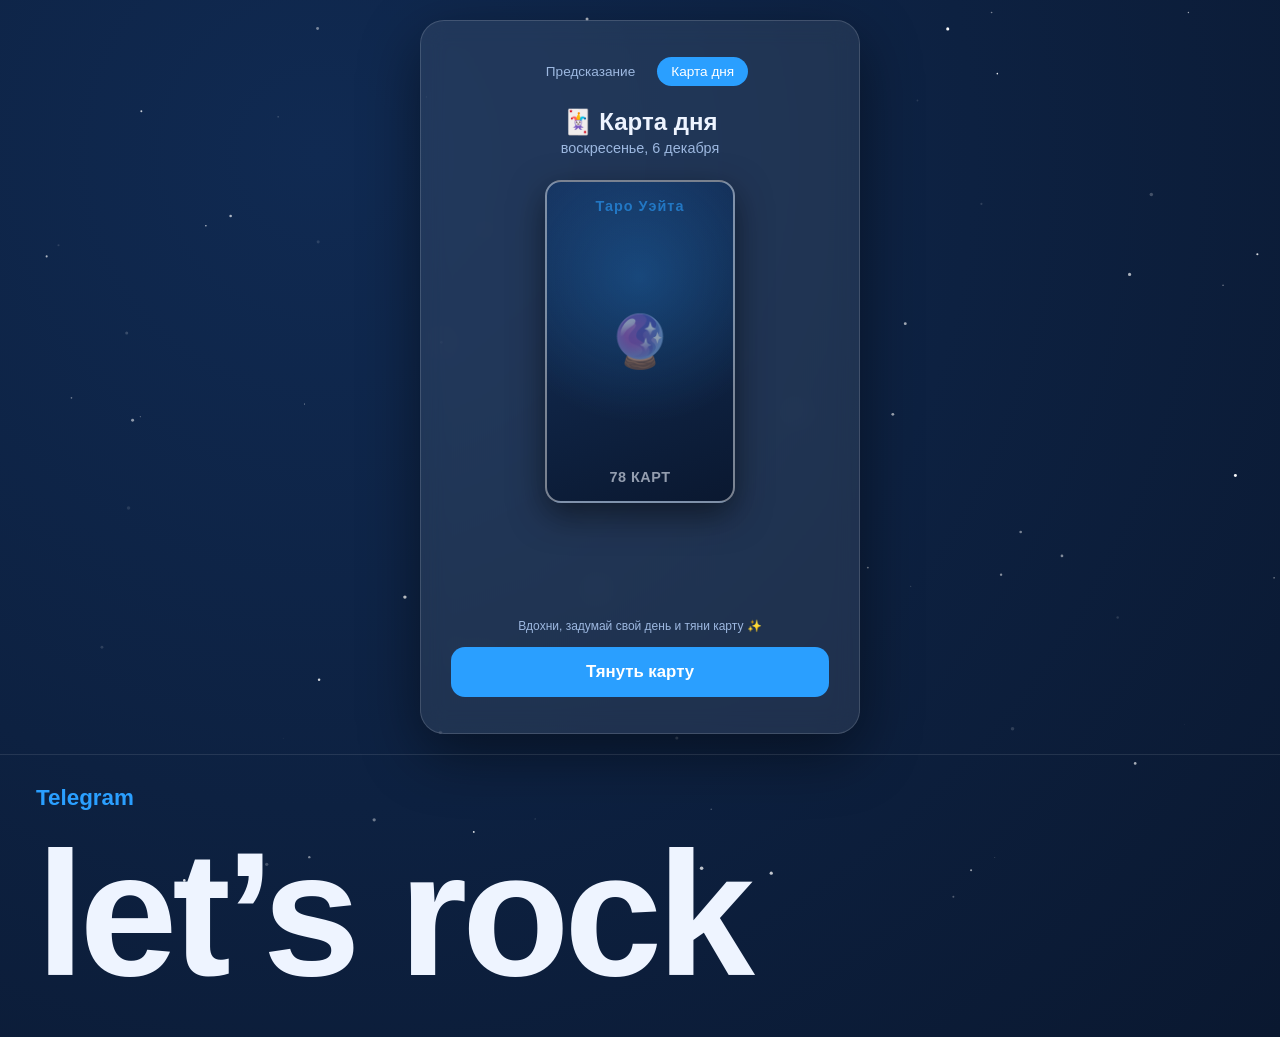
==== karta-dnya.html @ e95e2c9d "Add files via upload" ====
<!DOCTYPE html>
<html lang="ru">
<head>
<meta charset="UTF-8">
<meta name="viewport" content="width=device-width, initial-scale=1.0">
<meta name="description" content="Карта дня по Таро Уэйта: полная колода из 78 карт. Вытяни аркан и получи толкование на день — совет, настроение и фокус дня.">
<title>Карта дня — Таро Уэйта</title>
<link rel="icon" type="image/svg+xml" href="[data-uri]">
<style>
  :root {
    --accent: #2A9FFF;
    --bg1: #0a1830;
    --bg2: #102a52;
    --card: rgba(255, 255, 255, 0.08);
    --text: #eef4ff;
    --muted: #9db8e0;
  }
  * { box-sizing: border-box; margin: 0; padding: 0; }
  body {
    font-family: -apple-system, "Segoe UI", Roboto, sans-serif;
    min-height: 100vh;
    display: flex;
    flex-direction: column;
    color: var(--text);
    background: radial-gradient(circle at 25% 15%, var(--bg2), var(--bg1));
    overflow-x: hidden;
  }
  .stars { position: fixed; inset: 0; pointer-events: none; z-index: 0; }
  .content {
    flex: 1;
    position: relative; z-index: 1;
    display: flex; align-items: center; justify-content: center;
    width: 100%; padding: 20px;
  }
  .card {
    width: 100%; max-width: 440px;
    background: var(--card);
    backdrop-filter: blur(12px);
    border: 1px solid rgba(255,255,255,0.15);
    border-radius: 24px;
    padding: 36px 30px;
    text-align: center;
    box-shadow: 0 20px 60px rgba(0,0,0,0.45);
  }
  h1 { font-size: 1.5rem; margin-bottom: 4px; }
  .date { color: var(--muted); font-size: 0.9rem; margin-bottom: 24px; }

  /* Сцена карты (для искр вокруг) */
  .stage { position: relative; width: 190px; margin: 0 auto 22px; }

  /* Карта Таро */
  .tarot {
    width: 100%;
    aspect-ratio: 10 / 17;
    border-radius: 16px;
    border: 2px solid rgba(255,255,255,0.45);
    background:
      radial-gradient(circle at 50% 30%, rgba(42,159,255,0.25), transparent 60%),
      linear-gradient(160deg, #16335f, #0a1830);
    display: flex; flex-direction: column; align-items: center; justify-content: space-between;
    padding: 16px 12px;
    box-shadow: 0 12px 34px rgba(0,0,0,0.5);
  }
  .tarot.reveal { opacity: 0; transform: rotateY(90deg); transition: opacity 0.45s, transform 0.45s; }
  .tarot.reveal.show { opacity: 1; transform: rotateY(0); }
  .tarot .num { font-size: 0.9rem; color: var(--accent); font-weight: 800; letter-spacing: 1px; }
  .tarot .symbol { font-size: 4rem; line-height: 1; }
  .tarot .cname { font-size: 0.9rem; font-weight: 700; text-transform: uppercase; letter-spacing: 0.5px; }
  .tarot.placeholder .symbol { font-size: 3.2rem; opacity: 0.5; }
  .tarot.placeholder .num, .tarot.placeholder .cname { opacity: 0.6; }

  /* Магия: перемешивание (рубашка дрожит и светится) */
  .tarot.shuffling { animation: wiggle 0.22s ease-in-out infinite, glow 0.85s ease-in-out infinite; }
  @keyframes wiggle { 0%,100% { transform: rotate(-2.5deg) scale(1.02); } 50% { transform: rotate(2.5deg) scale(1.02); } }
  @keyframes glow {
    0%,100% { box-shadow: 0 12px 34px rgba(0,0,0,0.5), 0 0 0 rgba(42,159,255,0); }
    50%     { box-shadow: 0 12px 40px rgba(0,0,0,0.5), 0 0 34px 6px rgba(42,159,255,0.75); }
  }
  .back {
    width: 100%; height: 100%; border-radius: 11px;
    display: flex; align-items: center; justify-content: center;
    background: repeating-linear-gradient(45deg, #16335f 0 9px, #1d4378 9px 18px);
    border: 1px solid rgba(255,255,255,0.2);
  }
  .back-glyph { font-size: 2.8rem; color: var(--accent); animation: spin 1s linear infinite; }
  @keyframes spin { to { transform: rotate(360deg); } }

  /* Искорки */
  .spark { position: absolute; left: 50%; top: 45%; font-size: 1.1rem; pointer-events: none; opacity: 0; }
  .spark.go { animation: sparkfly 1s ease-out forwards; }
  @keyframes sparkfly {
    0%   { opacity: 0; transform: translate(-50%,-50%) scale(0.3); }
    25%  { opacity: 1; }
    100% { opacity: 0; transform: translate(calc(-50% + var(--dx)), calc(-50% + var(--dy))) scale(1.3); }
  }

  .meaning {
    font-size: 1.05rem; line-height: 1.55; color: var(--text);
    min-height: 70px; margin-bottom: 24px;
    opacity: 0; transition: opacity 0.45s;
  }
  .meaning.show { opacity: 1; }

  button {
    width: 100%; padding: 15px; border: none; border-radius: 14px;
    background: var(--accent); color: #fff; font-size: 1.05rem; font-weight: 700;
    cursor: pointer; transition: transform 0.1s, filter 0.2s;
  }
  button:hover { filter: brightness(1.08); }
  button:active { transform: scale(0.98); }
  button:disabled { opacity: 0.6; cursor: default; }
  .hint { color: var(--muted); font-size: 0.75rem; margin: 0 0 14px; }

  /* Меню навигации между страницами */
  .nav { display: flex; gap: 8px; justify-content: center; margin-bottom: 22px; flex-wrap: wrap; }
  .nav a {
    color: var(--muted); text-decoration: none; font-size: 0.85rem;
    padding: 7px 14px; border-radius: 999px; transition: background 0.2s, color 0.2s;
  }
  .nav a:hover { color: var(--text); }
  .nav a.active { background: var(--accent); color: #fff; }

  /* ===== ОБЩИЙ ПОДВАЛ (одинаковый на всех страницах) ===== */
  .site-footer {
    position: relative; z-index: 1;
    border-top: 1px solid rgba(255,255,255,0.1);
    padding: 30px 36px 44px;
  }
  .site-footer .tg {
    display: inline-block;
    color: var(--accent); text-decoration: none;
    font-size: 1.4rem; font-weight: 600;
    transition: filter 0.2s;
  }
  .site-footer .tg:hover { filter: brightness(1.2); text-decoration: underline; }
  .site-footer .rock {
    margin-top: 24px;
    font-size: clamp(3.5rem, 16vw, 11rem);
    font-weight: 800; color: var(--text);
    letter-spacing: -0.03em; line-height: 0.9;
  }
  /* ====================================================== */

  @media (prefers-reduced-motion: reduce) {
    *, *::before, *::after { animation: none !important; transition: none !important; }
  }
</style>
</head>
<body>
  <canvas class="stars" id="stars" aria-hidden="true"></canvas>

  <main class="content">
    <div class="card">
      <nav class="nav">
        <a href="index.html">Предсказание</a>
        <a href="karta-dnya.html" class="active">Карта дня</a>
      </nav>
      <h1>🃏 Карта дня</h1>
      <div class="date" id="date"></div>

      <div class="stage" id="stage">
        <div class="tarot placeholder" id="tarot">
          <div class="num">Таро Уэйта</div>
          <div class="symbol">🔮</div>
          <div class="cname">78 карт</div>
        </div>
      </div>

      <p class="meaning" id="meaning" aria-live="polite"></p>

      <div class="hint">Вдохни, задумай свой день и тяни карту ✨</div>
      <button type="button" id="go">Тянуть карту</button>
    </div>
  </main>

  <!-- ===== ОБЩИЙ ПОДВАЛ — копируй этот блок на каждую страницу ===== -->
  <footer class="site-footer">
    <a class="tg" href="https://t.me/sashaaaromanov" target="_blank" rel="noopener">Telegram</a>
    <div class="rock">let&rsquo;s rock</div>
  </footer>
  <!-- ============================================================ -->

<script>
(function () {
"use strict";

/* ===== СТАРШИЕ АРКАНЫ (22): [номер, название, символ, толкование на день] ===== */
const MAJORS = [
  ["0", "Шут", "🎒", "Сегодня день новых начинаний и лёгкости. Доверься потоку и не бойся шагнуть в неизвестность."],
  ["I", "Маг", "🪄", "У тебя есть все инструменты, чтобы воплотить задуманное. Действуй уверенно — сегодня твоя воля творит результат."],
  ["II", "Верховная Жрица", "🌙", "Прислушайся к интуиции и тишине внутри. Ответы придут через наблюдение, а не через спешку."],
  ["III", "Императрица", "🌷", "День изобилия, заботы и творчества. Позволь себе наслаждаться и создавать красоту."],
  ["IV", "Император", "👑", "Время структуры и порядка. Возьми ответственность — и дела пойдут по плану."],
  ["V", "Иерофант", "🗝️", "Сегодня помогут опыт наставников и проверенные пути. Учись у тех, кто прошёл раньше."],
  ["VI", "Влюблённые", "💞", "День выбора и гармонии в отношениях. Слушай сердце — решай в согласии с собой."],
  ["VII", "Колесница", "🏇", "Соберись и двигайся к цели. Победа за тем, кто держит фокус и контролирует направление."],
  ["VIII", "Сила", "🦁", "Истинная сила — в мягкости и терпении. Справишься спокойствием, а не напором."],
  ["IX", "Отшельник", "🕯️", "День уединения и поиска. Замедлись, побудь наедине с собой — там найдёшь ответ."],
  ["X", "Колесо Фортуны", "🎡", "Перемены уже в пути. Прими поворот судьбы с открытостью — он ведёт куда нужно."],
  ["XI", "Справедливость", "⚖️", "Сегодня важны честность и баланс. То, что отдаёшь, вернётся сполна."],
  ["XII", "Повешенный", "🙃", "Взгляни на ситуацию под новым углом. Пауза откроет неожиданное решение."],
  ["XIII", "Смерть", "🦋", "День завершения и трансформации. Отпусти отжившее — это освобождает место для нового."],
  ["XIV", "Умеренность", "🍷", "Ищи золотую середину. Спокойствие и баланс сегодня принесут больше, чем крайности."],
  ["XV", "Дьявол", "🔗", "Обрати внимание на то, что тебя сковывает — привычки, страхи. Осознание уже ослабляет цепи."],
  ["XVI", "Башня", "⚡", "Возможен внезапный слом старого. То, что рушится, мешало настоящему обновлению."],
  ["XVII", "Звезда", "⭐", "День надежды и вдохновения. Верь в лучшее — твои желания ближе, чем кажется."],
  ["XVIII", "Луна", "🌕", "Не всё ясно сразу. Доверяй ощущениям, но не спеши с выводами — туман рассеется."],
  ["XIX", "Солнце", "☀️", "Светлый и радостный день. Успех и тепло — позволь себе сиять и делиться этим."],
  ["XX", "Суд", "🎺", "Время переосмысления и второго шанса. Сегодня можно начать заново с чистого листа."],
  ["XXI", "Мир", "🌍", "День завершения цикла и гармонии. Ты на верном пути — почувствуй целостность."]
];

/* ===== МЛАДШИЕ АРКАНЫ (56): собираем из рангов и мастей ===== */
const RANKS = ["1","2","3","4","5","6","7","8","9","10","Паж","Рыцарь","Королева","Король"];

const SUITS = [
  { gen: "Жезлы", emoji: "🔥", means: [
    "Вспышка вдохновения! Родится новая идея — хватай искру и действуй, пока горит.",
    "День планов и выбора пути. Осмотрись и реши, куда направить энергию.",
    "Твои усилия начинают расширяться. Жди первых результатов и смотри вперёд.",
    "Повод для радости и тепла. Отметь достигнутое, побудь с близкими.",
    "Возможны мелкие стычки и соперничество. Это спарринг, а не война.",
    "День победы и признания. Тебя оценят по заслугам — прими похвалу.",
    "Придётся отстоять свою позицию. Стой на своём — преимущество у тебя.",
    "Всё ускоряется: новости, события, движение. Лови момент и действуй.",
    "Ты почти у цели, хоть и устал(а). Соберись на последний рывок.",
    "Ты взвалил(а) слишком много. Раздели ношу или отпусти лишнее.",
    "Загорись новым любопытством. Сегодня хорошо пробовать и дерзать.",
    "Энергия бьёт ключом — вперёд, к приключению! Только не руби сгоряча.",
    "Твоё обаяние сегодня магнетит людей. Сияй и веди за собой.",
    "Возьми роль лидера. Видение плюс смелость — и за тобой пойдут."
  ]},
  { gen: "Кубки", emoji: "💧", means: [
    "Сердце открывается навстречу новому. Впусти любовь, тепло, вдохновение.",
    "День близости и взаимности. Союз или примирение принесут радость.",
    "Время праздника в кругу своих. Раздели радость с друзьями.",
    "Лёгкая хандра. Оглянись — возможно, ты не замечаешь хорошее рядом.",
    "Не зацикливайся на потере. Часть чаш ещё полна — повернись к ней.",
    "День тёплых воспоминаний и доброты. Подари кому-то заботу.",
    "Перед тобой много заманчивых вариантов. Не витай в мечтах — выбери реальное.",
    "Пора уйти от того, что больше не наполняет. Ищи глубину, а не привычку.",
    "Карта исполнения желаний. Позволь себе удовольствие и благодарность.",
    "Эмоциональная гармония и тепло дома. Цени тех, кто рядом.",
    "Прислушайся к чувствам — придёт нежная весточка или идея.",
    "Следуй за сердцем. День романтики, красивых жестов и вдохновения.",
    "Будь чутким(ой) к себе и другим. Твоя забота сегодня лечит.",
    "Сохраняй эмоциональное равновесие. Спокойствие и дипломатия решат всё."
  ]},
  { gen: "Мечи", emoji: "⚔️", means: [
    "Ясность как удар клинка. Сегодня придёт прорыв, правда или верное решение.",
    "Ты застрял(а) в выборе. Посмотри на факты и реши.",
    "Возможна грусть или горькая правда. Проживи её — после станет легче.",
    "День отдыха и восстановления. Остановись, выдохни, наберись сил.",
    "Берегись конфликтов, где победа дороже отношений. Иногда уступить — мудрее.",
    "Ты движешься от бури к спокойствию. Перемены ведут к лучшему.",
    "Действуй с умом и осторожностью. Стратегия важнее силы.",
    "Ощущение ловушки чаще в голове, чем вокруг. Сделай шаг — путь свободен.",
    "Тревога раздувает страхи. Многое из того, что мучает ночью, не сбудется.",
    "Тяжёлый финал — но это дно, от которого отталкиваются. Впереди рассвет.",
    "Будь любопытен(на) и внимателен(на). Свежий взгляд раскроет важное.",
    "Напор зашкаливает. Мчись к цели, но думай на ходу.",
    "Суди трезво и честно. Ясный ум сегодня — твой главный союзник.",
    "Опирайся на логику и истину. Принимай решения по справедливости."
  ]},
  { gen: "Пентакли", emoji: "🪙", means: [
    "Новая возможность — деньги, работа, проект. Зерно посеяно, дай ему прорасти.",
    "Жонглируешь делами? Сохраняй баланс и гибкость, всё успеется.",
    "День командной работы и мастерства. Вместе вы сделаете больше.",
    "Стабильность важна, но не вцепляйся слишком крепко. Деньги любят движение.",
    "Если трудно — помощь ближе, чем кажется. Не стесняйся попросить.",
    "День щедрости и обмена. Дай или прими помощь — баланс восстановится.",
    "Прояви терпение. Посеянное растёт — оцени плоды, не торопя время.",
    "Усердие и оттачивание навыка. Маленькие шаги ведут к мастерству.",
    "Заслуженное изобилие и самодостаточность. Наслаждайся плодами труда.",
    "Достаток, надёжность, семья. Прочный фундамент даёт чувство опоры.",
    "Загорись новой целью и учись. День хорош для старта дела или знаний.",
    "Надёжность и рутина сегодня в цене. Двигайся шаг за шагом — дойдёшь.",
    "Сочетай заботу и практичность. Уют и дела прекрасно совмещаются.",
    "День деловой хватки и стабильности. Управляй ресурсами уверенно."
  ]}
];

// Собираем полную колоду из 78 карт
const DECK = MAJORS.slice();
for (const suit of SUITS) {
  for (let r = 0; r < RANKS.length; r++) {
    DECK.push([RANKS[r], suit.gen, suit.emoji, suit.means[r]]);
  }
}

let lastCard = -1;
function drawCard() {
  let i;
  do { i = Math.floor(Math.random() * DECK.length); }
  while (i === lastCard && DECK.length > 1);
  lastCard = i;
  return DECK[i];
}

const stage = document.getElementById("stage");
const tarot = document.getElementById("tarot");
const meaning = document.getElementById("meaning");
const go = document.getElementById("go");
const reduceMotion = matchMedia("(prefers-reduced-motion: reduce)").matches;
let busy = false;

// Разлёт искорок вокруг карты
function spawnSparkles() {
  const emojis = ["✨","⭐","💫","🌟"];
  for (let n = 0; n < 14; n++) {
    const s = document.createElement("span");
    s.className = "spark";
    s.textContent = emojis[n % emojis.length];
    const angle = Math.random() * Math.PI * 2;
    const dist = 70 + Math.random() * 70;
    s.style.setProperty("--dx", Math.cos(angle) * dist + "px");
    s.style.setProperty("--dy", Math.sin(angle) * dist + "px");
    s.style.animationDelay = (Math.random() * 0.3) + "s";
    stage.appendChild(s);
    requestAnimationFrame(() => s.classList.add("go"));
    setTimeout(() => s.remove(), 1400);
  }
}

function reveal() {
  if (busy) return;
  busy = true;
  go.disabled = true;

  // 1. Прячем прошлый результат
  meaning.classList.remove("show");
  tarot.classList.remove("placeholder", "reveal", "show");

  // 2. Магия: рубашка дрожит и светится + искры
  tarot.classList.add("shuffling");
  tarot.innerHTML = '<div class="back"><div class="back-glyph">✦</div></div>';
  spawnSparkles();

  const wait = reduceMotion ? 150 : 1100;

  // 3. Переворот и показ карты
  setTimeout(() => {
    const [num, name, symbol, text] = drawCard();
    tarot.classList.remove("shuffling");
    tarot.classList.add("reveal");
    tarot.innerHTML =
      '<div class="num">' + num + '</div>' +
      '<div class="symbol">' + symbol + '</div>' +
      '<div class="cname">' + name + '</div>';
    meaning.textContent = text;
    requestAnimationFrame(() => {
      tarot.classList.add("show");
      meaning.classList.add("show");
    });
    go.disabled = false;
    busy = false;
  }, wait);
}

// Дата (обновляется, если страница открыта со вчера)
function showDate() {
  document.getElementById("date").textContent =
    new Date().toLocaleDateString("ru-RU", { weekday: "long", day: "numeric", month: "long" });
}
showDate();
setInterval(showDate, 60 * 1000);

go.addEventListener("click", reveal);

// Звёздный фон
const cv = document.getElementById("stars");
const ctx = cv.getContext("2d");
const stars = Array.from({length: 80}, () => ({
  x: Math.random()*innerWidth, y: Math.random()*innerHeight,
  r: Math.random()*1.5+0.3, a: Math.random()
}));
let animId = null;

function paint(animate){
  ctx.clearRect(0,0,cv.width,cv.height);
  for (const s of stars){
    if (animate){
      s.a += (Math.random()-0.5)*0.05;
      s.a = Math.max(0.1, Math.min(1, s.a));
    }
    ctx.beginPath();
    ctx.arc(s.x, s.y, s.r, 0, Math.PI*2);
    ctx.fillStyle = "rgba(255,255,255," + s.a + ")";
    ctx.fill();
  }
}
function animateStars(){
  paint(true);
  animId = requestAnimationFrame(animateStars);
}
function resize(){
  cv.width = innerWidth; cv.height = innerHeight;
  if (reduceMotion) paint(false);
}

resize();
addEventListener("resize", resize);

if (reduceMotion) {
  paint(false);
} else {
  animateStars();
  document.addEventListener("visibilitychange", () => {
    if (document.hidden) cancelAnimationFrame(animId);
    else animateStars();
  });
}
})();
</script>
</body>
</html>
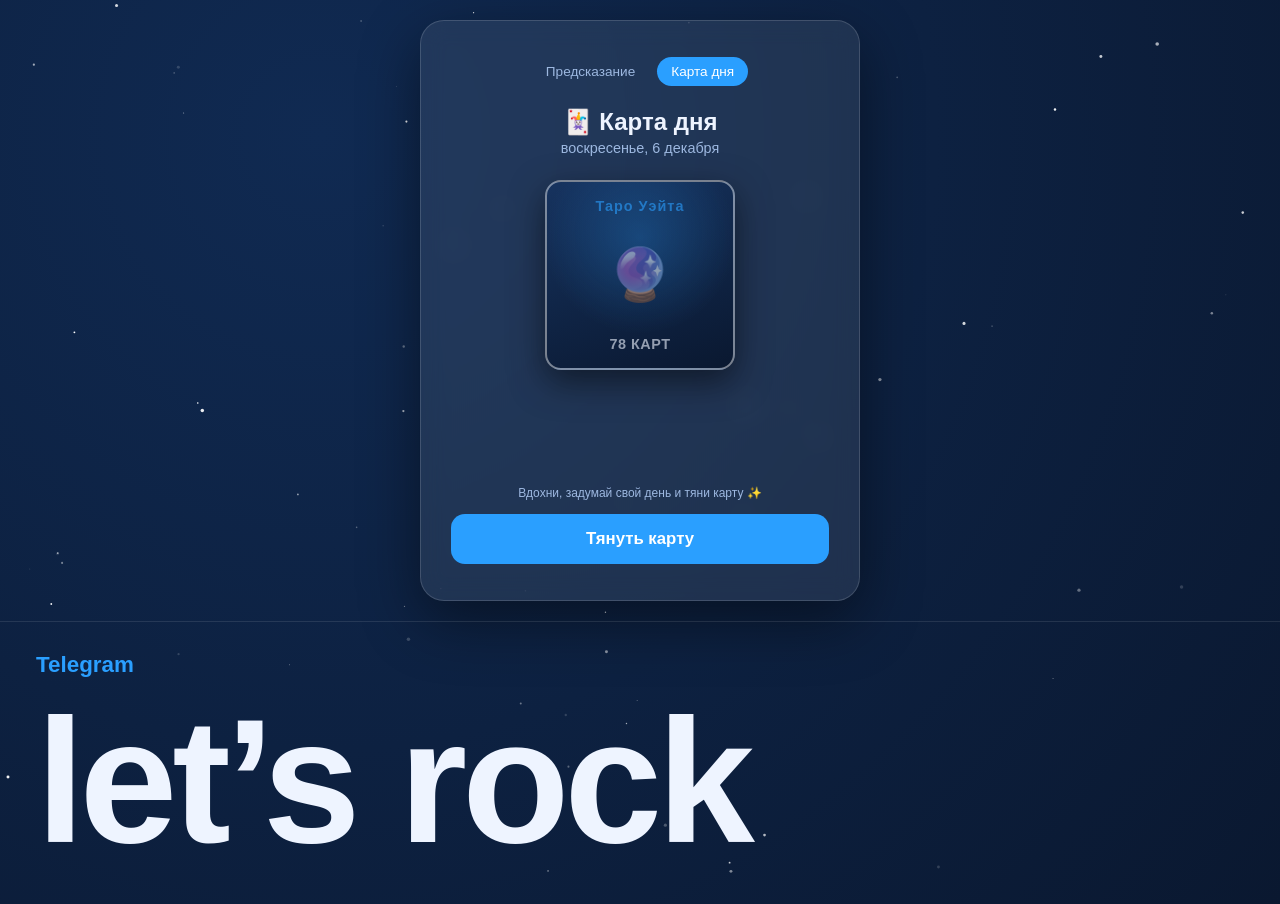
==== commit b9b51013: "Add files via upload" ====
--- a/karta-dnya.html
+++ b/karta-dnya.html
@@ -41,6 +41,8 @@
     padding: 36px 30px;
     text-align: center;
     box-shadow: 0 20px 60px rgba(0,0,0,0.45);
+    display: flex; flex-direction: column; justify-content: center;
+    min-height: 560px; /* одинаково на всех страницах — высота не «прыгает» */
   }
   h1 { font-size: 1.5rem; margin-bottom: 4px; }
   .date { color: var(--muted); font-size: 0.9rem; margin-bottom: 24px; }
@@ -51,7 +53,7 @@
   /* Карта Таро */
   .tarot {
     width: 100%;
-    aspect-ratio: 10 / 17;
+    aspect-ratio: 1 / 1;
     border-radius: 16px;
     border: 2px solid rgba(255,255,255,0.45);
     background:
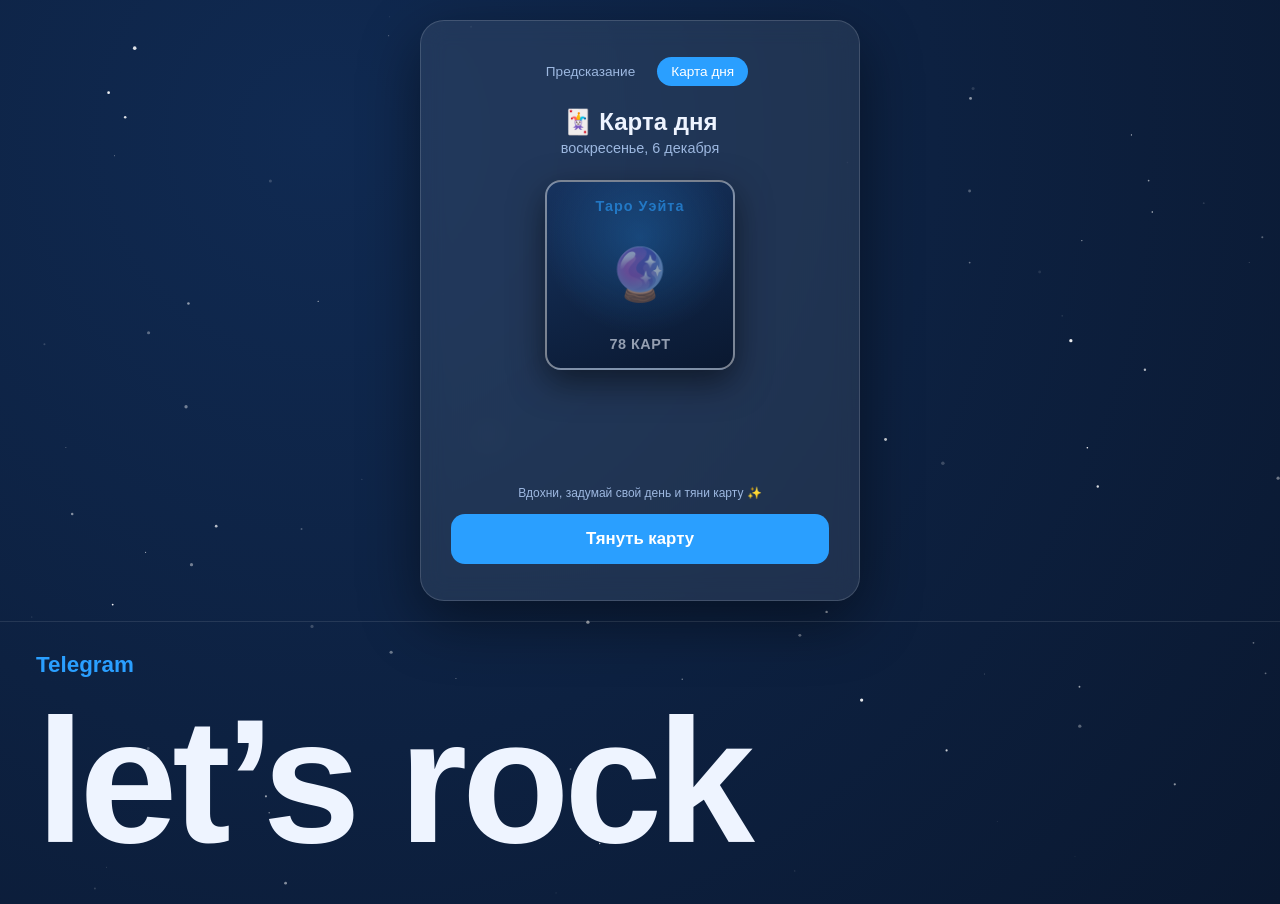
==== commit 7ef87f1e: "Add files via upload" ====
--- a/karta-dnya.html
+++ b/karta-dnya.html
@@ -6,51 +6,11 @@
 <meta name="description" content="Карта дня по Таро Уэйта: полная колода из 78 карт. Вытяни аркан и получи толкование на день — совет, настроение и фокус дня.">
 <title>Карта дня — Таро Уэйта</title>
 <link rel="icon" type="image/svg+xml" href="[data-uri]">
+<link rel="stylesheet" href="style.css">
 <style>
-  :root {
-    --accent: #2A9FFF;
-    --bg1: #0a1830;
-    --bg2: #102a52;
-    --card: rgba(255, 255, 255, 0.08);
-    --text: #eef4ff;
-    --muted: #9db8e0;
-  }
-  * { box-sizing: border-box; margin: 0; padding: 0; }
-  body {
-    font-family: -apple-system, "Segoe UI", Roboto, sans-serif;
-    min-height: 100vh;
-    display: flex;
-    flex-direction: column;
-    color: var(--text);
-    background: radial-gradient(circle at 25% 15%, var(--bg2), var(--bg1));
-    overflow-x: hidden;
-  }
-  .stars { position: fixed; inset: 0; pointer-events: none; z-index: 0; }
-  .content {
-    flex: 1;
-    position: relative; z-index: 1;
-    display: flex; align-items: center; justify-content: center;
-    width: 100%; padding: 20px;
-  }
-  .card {
-    width: 100%; max-width: 440px;
-    background: var(--card);
-    backdrop-filter: blur(12px);
-    border: 1px solid rgba(255,255,255,0.15);
-    border-radius: 24px;
-    padding: 36px 30px;
-    text-align: center;
-    box-shadow: 0 20px 60px rgba(0,0,0,0.45);
-    display: flex; flex-direction: column; justify-content: center;
-    min-height: 560px; /* одинаково на всех страницах — высота не «прыгает» */
-  }
-  h1 { font-size: 1.5rem; margin-bottom: 4px; }
-  .date { color: var(--muted); font-size: 0.9rem; margin-bottom: 24px; }
-
-  /* Сцена карты (для искр вокруг) */
+  /* Стили только для страницы «Карта дня» */
   .stage { position: relative; width: 190px; margin: 0 auto 22px; }
 
-  /* Карта Таро */
   .tarot {
     width: 100%;
     aspect-ratio: 1 / 1;
@@ -102,50 +62,7 @@
     opacity: 0; transition: opacity 0.45s;
   }
   .meaning.show { opacity: 1; }
-
-  button {
-    width: 100%; padding: 15px; border: none; border-radius: 14px;
-    background: var(--accent); color: #fff; font-size: 1.05rem; font-weight: 700;
-    cursor: pointer; transition: transform 0.1s, filter 0.2s;
-  }
-  button:hover { filter: brightness(1.08); }
-  button:active { transform: scale(0.98); }
-  button:disabled { opacity: 0.6; cursor: default; }
-  .hint { color: var(--muted); font-size: 0.75rem; margin: 0 0 14px; }
-
-  /* Меню навигации между страницами */
-  .nav { display: flex; gap: 8px; justify-content: center; margin-bottom: 22px; flex-wrap: wrap; }
-  .nav a {
-    color: var(--muted); text-decoration: none; font-size: 0.85rem;
-    padding: 7px 14px; border-radius: 999px; transition: background 0.2s, color 0.2s;
-  }
-  .nav a:hover { color: var(--text); }
-  .nav a.active { background: var(--accent); color: #fff; }
-
-  /* ===== ОБЩИЙ ПОДВАЛ (одинаковый на всех страницах) ===== */
-  .site-footer {
-    position: relative; z-index: 1;
-    border-top: 1px solid rgba(255,255,255,0.1);
-    padding: 30px 36px 44px;
-  }
-  .site-footer .tg {
-    display: inline-block;
-    color: var(--accent); text-decoration: none;
-    font-size: 1.4rem; font-weight: 600;
-    transition: filter 0.2s;
-  }
-  .site-footer .tg:hover { filter: brightness(1.2); text-decoration: underline; }
-  .site-footer .rock {
-    margin-top: 24px;
-    font-size: clamp(3.5rem, 16vw, 11rem);
-    font-weight: 800; color: var(--text);
-    letter-spacing: -0.03em; line-height: 0.9;
-  }
-  /* ====================================================== */
-
-  @media (prefers-reduced-motion: reduce) {
-    *, *::before, *::after { animation: none !important; transition: none !important; }
-  }
+  .hint { margin: 0 0 14px; }
 </style>
 </head>
 <body>
@@ -346,10 +263,14 @@
     tarot.classList.remove("shuffling");
     tarot.classList.add("reveal");
     tarot.innerHTML =
-      '<div class="num">' + num + '</div>' +
-      '<div class="symbol">' + symbol + '</div>' +
-      '<div class="cname">' + name + '</div>';
-    meaning.textContent = text;
+      '<div class="num"></div><div class="symbol"></div><div class="cname"></div>';
+    tarot.querySelector(".num").textContent = num;
+    tarot.querySelector(".symbol").textContent = symbol;
+    tarot.querySelector(".cname").textContent = name;
+    // Озвучка для скринридера: название карты + толкование
+    meaning.innerHTML = '<span class="sr-only"></span>';
+    meaning.querySelector(".sr-only").textContent = "Карта: " + num + " " + name + ". ";
+    meaning.appendChild(document.createTextNode(text));
     requestAnimationFrame(() => {
       tarot.classList.add("show");
       meaning.classList.add("show");
@@ -368,51 +289,8 @@
 setInterval(showDate, 60 * 1000);
 
 go.addEventListener("click", reveal);
-
-// Звёздный фон
-const cv = document.getElementById("stars");
-const ctx = cv.getContext("2d");
-const stars = Array.from({length: 80}, () => ({
-  x: Math.random()*innerWidth, y: Math.random()*innerHeight,
-  r: Math.random()*1.5+0.3, a: Math.random()
-}));
-let animId = null;
-
-function paint(animate){
-  ctx.clearRect(0,0,cv.width,cv.height);
-  for (const s of stars){
-    if (animate){
-      s.a += (Math.random()-0.5)*0.05;
-      s.a = Math.max(0.1, Math.min(1, s.a));
-    }
-    ctx.beginPath();
-    ctx.arc(s.x, s.y, s.r, 0, Math.PI*2);
-    ctx.fillStyle = "rgba(255,255,255," + s.a + ")";
-    ctx.fill();
-  }
-}
-function animateStars(){
-  paint(true);
-  animId = requestAnimationFrame(animateStars);
-}
-function resize(){
-  cv.width = innerWidth; cv.height = innerHeight;
-  if (reduceMotion) paint(false);
-}
-
-resize();
-addEventListener("resize", resize);
-
-if (reduceMotion) {
-  paint(false);
-} else {
-  animateStars();
-  document.addEventListener("visibilitychange", () => {
-    if (document.hidden) cancelAnimationFrame(animId);
-    else animateStars();
-  });
-}
 })();
 </script>
+<script src="app.js"></script>
 </body>
 </html>
--- a/style.css
+++ b/style.css
@@ -0,0 +1,100 @@
+/* ====== ОБЩИЕ СТИЛИ ДЛЯ ВСЕХ СТРАНИЦ ====== */
+
+:root {
+  --accent: #2A9FFF;
+  --bg1: #0a1830;
+  --bg2: #102a52;
+  --card: rgba(255, 255, 255, 0.08);
+  --text: #eef4ff;
+  --muted: #9db8e0;
+}
+
+* { box-sizing: border-box; margin: 0; padding: 0; }
+
+body {
+  font-family: -apple-system, "Segoe UI", Roboto, sans-serif;
+  min-height: 100vh;
+  display: flex;
+  flex-direction: column;
+  color: var(--text);
+  background: radial-gradient(circle at 25% 15%, var(--bg2), var(--bg1));
+  overflow-x: hidden;
+}
+
+.stars { position: fixed; inset: 0; pointer-events: none; z-index: 0; }
+
+/* Основной блок: занимает всё свободное место и центрирует карточку */
+.content {
+  flex: 1;
+  position: relative; z-index: 1;
+  display: flex; align-items: center; justify-content: center;
+  width: 100%; padding: 20px;
+}
+
+.card {
+  width: 100%; max-width: 440px;
+  background: var(--card);
+  backdrop-filter: blur(12px);
+  border: 1px solid rgba(255,255,255,0.15);
+  border-radius: 24px;
+  padding: 36px 30px;
+  text-align: center;
+  box-shadow: 0 20px 60px rgba(0,0,0,0.45);
+  display: flex; flex-direction: column; justify-content: center;
+  min-height: 580px; /* одинаково на всех страницах — высота не «прыгает» */
+}
+
+h1 { font-size: 1.5rem; margin-bottom: 4px; }
+.date { color: var(--muted); font-size: 0.9rem; margin-bottom: 24px; }
+
+button {
+  width: 100%; padding: 15px; border: none; border-radius: 14px;
+  background: var(--accent); color: #fff; font-size: 1.05rem; font-weight: 700;
+  cursor: pointer; transition: transform 0.1s, filter 0.2s;
+}
+button:hover { filter: brightness(1.08); }
+button:active { transform: scale(0.98); }
+button:disabled { opacity: 0.6; cursor: default; }
+
+.hint { color: var(--muted); font-size: 0.75rem; }
+
+/* Меню навигации между страницами */
+.nav { display: flex; gap: 8px; justify-content: center; margin-bottom: 22px; flex-wrap: wrap; }
+.nav a {
+  color: var(--muted); text-decoration: none; font-size: 0.85rem;
+  padding: 7px 14px; border-radius: 999px; transition: background 0.2s, color 0.2s;
+}
+.nav a:hover { color: var(--text); }
+.nav a.active { background: var(--accent); color: #fff; }
+
+/* Общий подвал */
+.site-footer {
+  position: relative; z-index: 1;
+  border-top: 1px solid rgba(255,255,255,0.1);
+  padding: 30px 36px 44px;
+}
+.site-footer .tg {
+  display: inline-block;
+  color: var(--accent); text-decoration: none;
+  font-size: 1.4rem; font-weight: 600;
+  transition: filter 0.2s;
+}
+.site-footer .tg:hover { filter: brightness(1.2); text-decoration: underline; }
+.site-footer .rock {
+  margin-top: 24px;
+  font-size: clamp(3.5rem, 16vw, 11rem);
+  font-weight: 800; color: var(--text);
+  letter-spacing: -0.03em; line-height: 0.9;
+}
+
+/* Текст только для скринридеров (визуально скрыт) */
+.sr-only {
+  position: absolute; width: 1px; height: 1px;
+  padding: 0; margin: -1px; overflow: hidden;
+  clip: rect(0,0,0,0); white-space: nowrap; border: 0;
+}
+
+/* Уважаем системную настройку «уменьшить движение» */
+@media (prefers-reduced-motion: reduce) {
+  *, *::before, *::after { animation: none !important; transition: none !important; }
+}
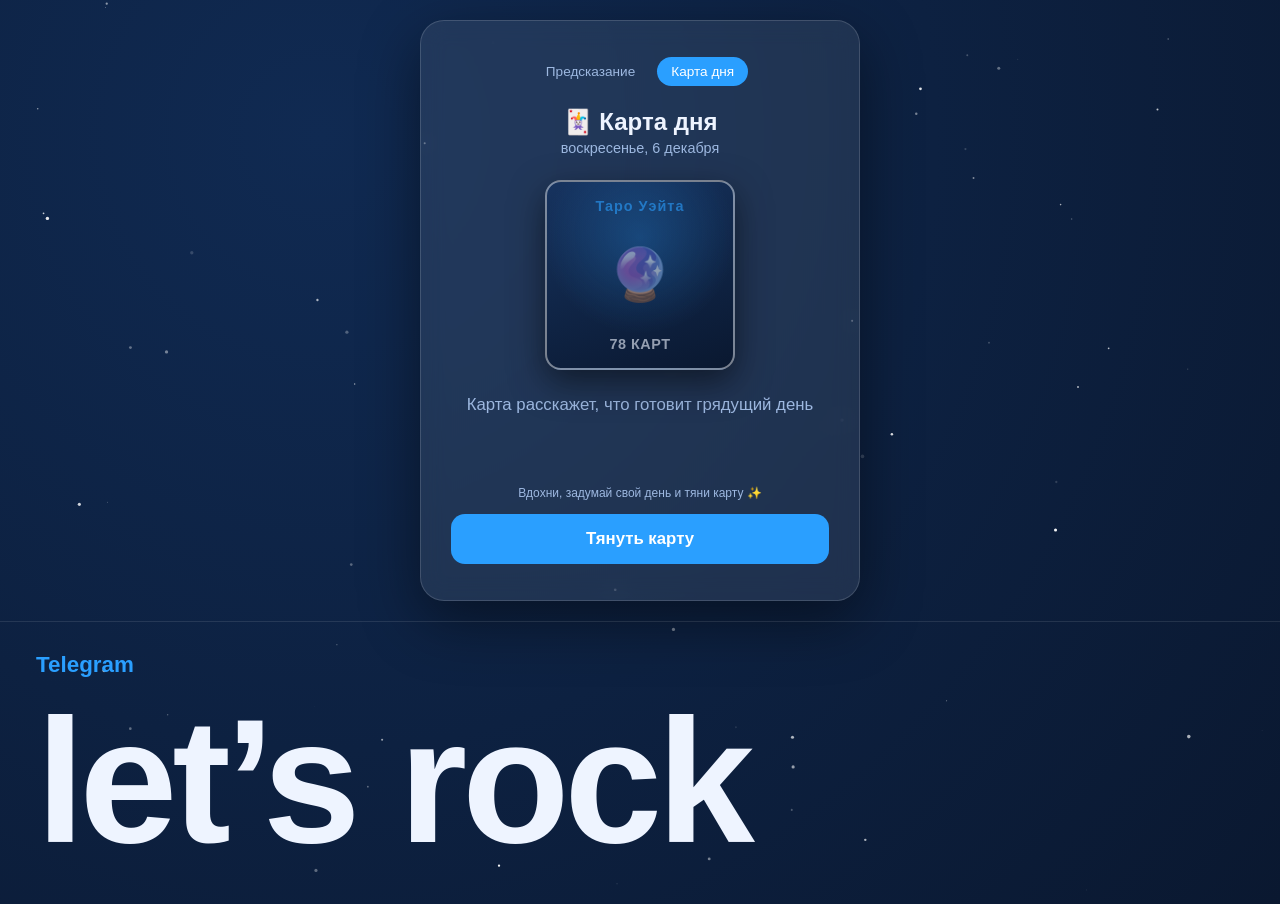
==== commit 8cc6cb36: "Add files via upload" ====
--- a/karta-dnya.html
+++ b/karta-dnya.html
@@ -62,7 +62,7 @@
     opacity: 0; transition: opacity 0.45s;
   }
   .meaning.show { opacity: 1; }
-  .hint { margin: 0 0 14px; }
+  .meaning.placeholder { opacity: 1; color: var(--muted); }
 </style>
 </head>
 <body>
@@ -77,15 +77,17 @@
       <h1>🃏 Карта дня</h1>
       <div class="date" id="date"></div>
 
-      <div class="stage" id="stage">
-        <div class="tarot placeholder" id="tarot">
-          <div class="num">Таро Уэйта</div>
-          <div class="symbol">🔮</div>
-          <div class="cname">78 карт</div>
+      <div class="card-body">
+        <div class="stage" id="stage">
+          <div class="tarot placeholder" id="tarot">
+            <div class="num">Таро Уэйта</div>
+            <div class="symbol">🔮</div>
+            <div class="cname">78 карт</div>
+          </div>
         </div>
+
+        <p class="meaning placeholder" id="meaning" aria-live="polite">Карта расскажет, что готовит грядущий день</p>
       </div>
-
-      <p class="meaning" id="meaning" aria-live="polite"></p>
 
       <div class="hint">Вдохни, задумай свой день и тяни карту ✨</div>
       <button type="button" id="go">Тянуть карту</button>
@@ -247,7 +249,7 @@
   go.disabled = true;
 
   // 1. Прячем прошлый результат
-  meaning.classList.remove("show");
+  meaning.classList.remove("show", "placeholder");
   tarot.classList.remove("placeholder", "reveal", "show");
 
   // 2. Магия: рубашка дрожит и светится + искры
--- a/style.css
+++ b/style.css
@@ -40,9 +40,12 @@
   padding: 36px 30px;
   text-align: center;
   box-shadow: 0 20px 60px rgba(0,0,0,0.45);
-  display: flex; flex-direction: column; justify-content: center;
+  display: flex; flex-direction: column;
   min-height: 580px; /* одинаково на всех страницах — высота не «прыгает» */
 }
+
+/* Резиновая середина: меню сверху, кнопка снизу — всё на одном уровне на всех страницах */
+.card-body { flex: 1; display: flex; flex-direction: column; justify-content: center; }
 
 h1 { font-size: 1.5rem; margin-bottom: 4px; }
 .date { color: var(--muted); font-size: 0.9rem; margin-bottom: 24px; }
@@ -56,7 +59,7 @@
 button:active { transform: scale(0.98); }
 button:disabled { opacity: 0.6; cursor: default; }
 
-.hint { color: var(--muted); font-size: 0.75rem; }
+.hint { color: var(--muted); font-size: 0.75rem; margin: 0 0 14px; }
 
 /* Меню навигации между страницами */
 .nav { display: flex; gap: 8px; justify-content: center; margin-bottom: 22px; flex-wrap: wrap; }
